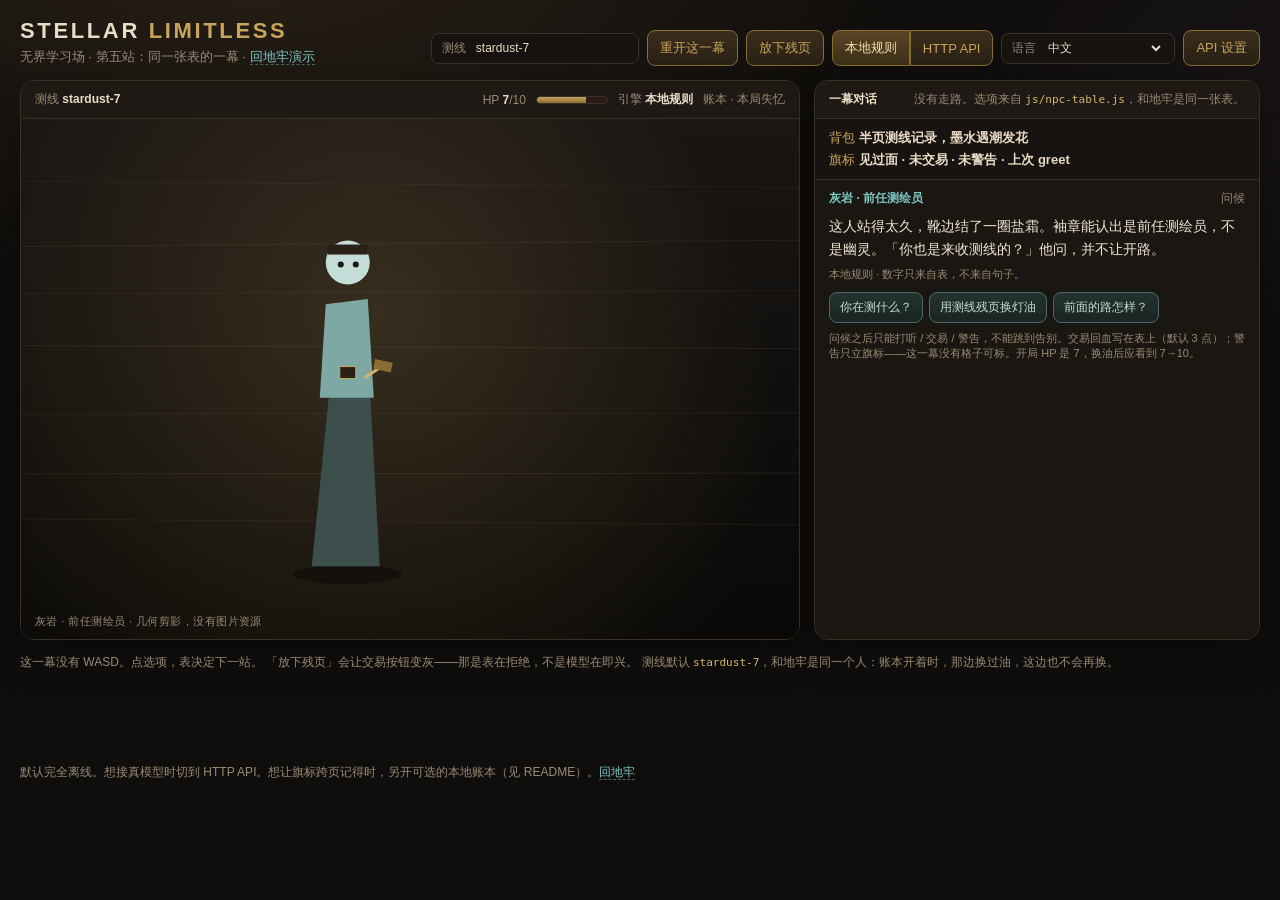
==== vn.html @ eff4fc40 "[demo] visual novel scene from NPC table Extract the shared Huiyan FSM into js/npc-table.js so the d" ====
<!DOCTYPE html>
<html lang="zh-CN">
<head>
  <meta charset="UTF-8">
  <meta name="viewport" content="width=device-width, initial-scale=1.0">
  <title>星尘一幕 · 灰岩 · Stellar VN</title>
  <link rel="stylesheet" href="css/style.css">
</head>
<body class="vn-body">
  <div class="app vn-app">
    <header class="top">
      <div class="brand">
        <h1>STELLAR <span>LIMITLESS</span></h1>
        <p>无界学习场 · 第五站：同一张表的一幕 · <a class="scene-link" href="index.html">回地牢演示</a></p>
      </div>
      <div class="controls">
        <label class="field">测线
          <input id="seed" type="text" spellcheck="false" autocomplete="off" value="stardust-7">
        </label>
        <button id="regen" type="button">重开这一幕</button>
        <button id="toggle-page" type="button" title="放下后交易按钮变灰。那是表在拒绝。">放下残页</button>
        <div class="mode-switch" role="group" aria-label="叙事引擎">
          <button type="button" data-mode="local">本地规则</button>
          <button type="button" data-mode="api">HTTP API</button>
        </div>
        <label class="field">语言
          <select id="lang">
            <option value="zh">中文</option>
            <option value="en">English</option>
            <option value="mix">中英对照</option>
          </select>
        </label>
        <button id="toggle-api" type="button">API 设置</button>
      </div>
    </header>

    <section id="api-panel" hidden>
      <p class="hint">OpenAI 兼容接口：填 Base URL、密钥、模型名。只存在你的浏览器 localStorage，仓库里不会出现密钥。失败时自动回退本地规则引擎。模型只准写 2～3 句，不准改 HP、不准跳状态。</p>
      <div class="api-grid">
        <label>Base URL
          <input id="api-url" type="url" placeholder="https://api.openai.com/v1">
        </label>
        <label>模型
          <input id="api-model" type="text" placeholder="gpt-4o-mini">
        </label>
        <label style="grid-column: 1 / -1;">API Key
          <input id="api-key" type="password" autocomplete="off" placeholder="sk-… 不会被提交到 git">
        </label>
      </div>
      <div class="api-actions">
        <button id="save-api" type="button">保存到本机</button>
        <span id="api-saved"></span>
      </div>
    </section>

    <main class="stage vn-stage">
      <section class="map-panel vn-figure-panel">
        <div class="map-head">
          <span>测线 <strong id="seed-echo">stardust-7</strong></span>
          <span class="vitals">
            <span>HP <strong id="hp-num">7</strong>/10</span>
            <span class="hp-bar" aria-hidden="true"><i id="hp-fill"></i></span>
            <span>引擎 <strong id="engine-label">本地规则</strong></span>
            <span id="ledger-hint" title="本地旗标账本。没开也能玩，他会失忆。">账本 · …</span>
          </span>
        </div>
        <div class="canvas-wrap vn-figure-wrap">
          <canvas id="vn-figure" aria-label="测绘员灰岩的立绘"></canvas>
          <div class="vn-caption">灰岩 · 前任测绘员 · 几何剪影，没有图片资源</div>
        </div>
      </section>

      <aside class="story-panel vn-talk">
        <div class="story-head">
          <strong>一幕对话</strong>
          <span>没有走路。选项来自 <code>js/npc-table.js</code>，和地牢是同一张表。</span>
        </div>
        <div id="status" class="vn-status">
          <div>背包 <strong id="vn-bag">半页测线记录，墨水遇潮发花</strong></div>
          <div>旗标 <strong id="vn-flags">初见 · 未交易 · 未警告 · 上次 idle</strong></div>
        </div>
        <div id="talk-panel" class="talk-panel">
          <div class="talk-head">
            <strong id="talk-who">灰岩 · 前任测绘员</strong>
            <span id="talk-state">问候</span>
          </div>
          <p id="talk-line"></p>
          <p class="talk-meta"><span id="line-source">本地规则</span> · <span id="vn-mechanic">数字只来自表，不来自句子。</span></p>
          <div id="talk-options"></div>
          <p class="talk-hint">问候之后只能打听 / 交易 / 警告，不能跳到告别。交易回血写在表上（默认 3 点）；警告只立旗标——这一幕没有格子可标。开局 HP 是 7，换油后应看到 7→10。</p>
        </div>
      </aside>
    </main>

    <footer class="foot">
      <div>
        这一幕没有 WASD。点选项，表决定下一站。
        「放下残页」会让交易按钮变灰——那是表在拒绝，不是模型在即兴。
        测线默认 <code>stardust-7</code>，和地牢是同一个人：账本开着时，那边换过油，这边也不会再换。
      </div>
      <div>默认完全离线。想接真模型时切到 HTTP API。想让旗标跨页记得时，另开可选的本地账本（见 README）。<a class="scene-link" href="index.html">回地牢</a></div>
    </footer>
  </div>

  <!-- 不用 ES module：file:// 直接打开就不会被浏览器的跨源规则拦住。 -->
  <script src="js/rng.js"></script>
  <script src="js/llm.js"></script>
  <script src="js/memory.js"></script>
  <script src="js/npc-table.js"></script>
  <script src="js/vn.js"></script>
</body>
</html>
---- css/style.css ----
:root {
  --bg: #100e0c;
  --panel: #171310;
  --panel-2: #1e1914;
  --ink: #eadcc6;
  --muted: #9a8b74;
  --line: #3a3126;
  --gold: #c9a45c;
  --gold-dim: #8a6d32;
  --teal: #7ec8c4;
  --danger: #c47a62;
  --shadow: 0 12px 40px rgba(0, 0, 0, 0.35);
  font-family: "Segoe UI", "PingFang SC", "Hiragino Sans GB", "Noto Sans SC", "Microsoft YaHei", sans-serif;
}

* { box-sizing: border-box; }
html, body { height: 100%; }
body {
  margin: 0;
  color: var(--ink);
  background:
    radial-gradient(1200px 700px at 20% -10%, #2a2118 0%, transparent 55%),
    radial-gradient(900px 500px at 110% 10%, #1a1518 0%, transparent 50%),
    var(--bg);
}

.app {
  min-height: 100%;
  max-width: 1280px;
  margin: 0 auto;
  padding: 18px 20px 24px;
  display: grid;
  grid-template-rows: auto auto 1fr auto;
  gap: 14px;
}

.top {
  display: flex;
  justify-content: space-between;
  align-items: flex-end;
  gap: 16px;
  flex-wrap: wrap;
}

.brand h1 {
  margin: 0;
  font-size: 22px;
  letter-spacing: 0.12em;
  font-weight: 650;
}
.brand h1 span { color: var(--gold); }
.brand p {
  margin: 4px 0 0;
  color: var(--muted);
  font-size: 13px;
}

.controls {
  display: flex;
  flex-wrap: wrap;
  gap: 8px;
  align-items: center;
}

label.field {
  display: flex;
  align-items: center;
  gap: 8px;
  background: var(--panel);
  border: 1px solid var(--line);
  padding: 6px 10px;
  border-radius: 8px;
  font-size: 12px;
  color: var(--muted);
}
label.field input, label.field select {
  background: transparent;
  border: 0;
  color: var(--ink);
  font: inherit;
  outline: none;
  min-width: 120px;
}

button, .btn {
  appearance: none;
  border: 1px solid var(--gold-dim);
  background: linear-gradient(#3a2d1a, #2a2116);
  color: var(--gold);
  padding: 8px 12px;
  border-radius: 8px;
  cursor: pointer;
  font: inherit;
  font-size: 13px;
}
button:hover { filter: brightness(1.08); }
button.is-on {
  background: linear-gradient(#5a4524, #3d3018);
  color: #f3e0b0;
}

.mode-switch { display: flex; gap: 0; }
.mode-switch button {
  border-radius: 0;
}
.mode-switch button:first-child { border-radius: 8px 0 0 8px; }
.mode-switch button:last-child { border-radius: 0 8px 8px 0; }

.stage {
  display: grid;
  grid-template-columns: minmax(0, 1.4fr) minmax(280px, 0.8fr);
  gap: 14px;
  min-height: 520px;
}

.map-panel, .story-panel {
  background: var(--panel);
  border: 1px solid var(--line);
  border-radius: 14px;
  box-shadow: var(--shadow);
  overflow: hidden;
  display: flex;
  flex-direction: column;
}

.map-head, .story-head {
  display: flex;
  justify-content: space-between;
  gap: 8px;
  padding: 10px 14px;
  border-bottom: 1px solid var(--line);
  color: var(--muted);
  font-size: 12px;
  background: var(--panel-2);
}
.map-head strong, .story-head strong { color: var(--ink); font-weight: 600; }

.canvas-wrap {
  flex: 1;
  display: flex;
  align-items: center;
  justify-content: center;
  background: #000000;
  min-height: 420px;
  position: relative;
}
canvas#dungeon {
  image-rendering: pixelated;
  border-radius: 2px;
}

.legend {
  display: flex;
  flex-wrap: wrap;
  gap: 12px;
  padding: 8px 14px 10px;
  color: var(--muted);
  font-size: 11px;
  border-top: 1px solid var(--line);
}
.swatch {
  display: inline-block;
  width: 9px;
  height: 9px;
  border-radius: 2px;
  margin-right: 5px;
  vertical-align: -1px;
}
.swatch.wall { background: #2a2622; }
.swatch.floor { background: #6a5340; }
.swatch.enter { background: #d7b56a; }
.swatch.exit { background: #7ec8c4; }
.swatch.item { background: #e2b84a; }
.swatch.event { background: #ba84e8; }
.swatch.npc { background: #7ea8a4; }
.swatch.unseen { background: #000; border: 1px solid #3a3126; }
.swatch.memory { background: #2a2e38; }
#npc-hint { color: #7ea8a4; }

.vitals {
  display: flex;
  flex-wrap: wrap;
  gap: 10px;
  align-items: center;
  justify-content: flex-end;
}
.hp-bar {
  width: 72px;
  height: 8px;
  background: #2a1c14;
  border: 1px solid var(--line);
  border-radius: 4px;
  overflow: hidden;
  display: inline-block;
  vertical-align: middle;
}
.hp-bar i {
  display: block;
  height: 100%;
  width: 100%;
  background: linear-gradient(#c9a45c, #8a6d32);
}
.hp-bar i.is-ok { background: linear-gradient(#c9a45c, #8a6d32); }
.hp-bar i.is-low { background: linear-gradient(#c47a62, #6a2018); }

.run-banner {
  position: absolute;
  left: 50%;
  top: 50%;
  transform: translate(-50%, -50%);
  background: rgba(20, 10, 8, 0.92);
  border: 1px solid var(--danger);
  color: #f0d0c4;
  padding: 12px 16px;
  border-radius: 10px;
  font-size: 14px;
  pointer-events: none;
  max-width: 80%;
  text-align: center;
}
.run-banner[hidden] { display: none !important; }
.run-banner.is-dead { box-shadow: 0 0 24px rgba(196, 122, 98, 0.25); }

.story-panel { min-height: 0; }
#status {
  padding: 10px 14px;
  font-size: 13px;
  color: var(--gold);
  border-bottom: 1px solid var(--line);
}

.talk-panel {
  padding: 10px 14px 12px;
  border-bottom: 1px solid var(--line);
  background: #1a1612;
}
.talk-panel[hidden] { display: none !important; }
.talk-head {
  display: flex;
  justify-content: space-between;
  gap: 8px;
  font-size: 12px;
  margin-bottom: 8px;
  color: var(--muted);
}
.talk-head strong { color: var(--teal); }
#talk-line {
  margin: 0 0 10px;
  font-family: Georgia, "Songti SC", "Noto Serif SC", serif;
  font-size: 14px;
  line-height: 1.65;
  color: #f0e6d4;
  white-space: pre-wrap;
}
#talk-options {
  display: flex;
  flex-wrap: wrap;
  gap: 6px;
}
#talk-options button,
button.talk-opt {
  font-size: 12px;
  padding: 6px 10px;
  border-color: #4a6a66;
  background: linear-gradient(#243330, #1a2422);
  color: #c5ddd8;
}
#talk-options button:hover { filter: brightness(1.1); }
#talk-options button:disabled {
  opacity: 0.45;
  cursor: not-allowed;
  filter: none;
}
.talk-hint {
  margin: 8px 0 0;
  font-size: 11px;
  color: var(--muted);
}
#ledger-hint.is-on { color: var(--teal); }
#ledger-hint.is-off { color: var(--muted); }

#log {
  flex: 1;
  overflow: auto;
  padding: 10px 14px 16px;
}
.log-entry {
  padding: 10px 0 12px;
  border-bottom: 1px solid rgba(58, 49, 38, 0.7);
}
.log-entry header {
  display: flex;
  justify-content: space-between;
  gap: 8px;
  font-size: 12px;
  margin-bottom: 6px;
}
.log-entry header strong { color: var(--teal); }
.log-meta { color: var(--muted); }
.log-entry p {
  margin: 0;
  font-family: Georgia, "Songti SC", "Noto Serif SC", serif;
  font-size: 14px;
  line-height: 1.65;
  color: #f0e6d4;
  white-space: pre-wrap;
}

#api-panel {
  background: var(--panel);
  border: 1px dashed var(--gold-dim);
  border-radius: 12px;
  padding: 12px 14px;
}
#api-panel[hidden] { display: none !important; }
.api-grid {
  display: grid;
  grid-template-columns: 1fr 1fr;
  gap: 8px;
}
.api-grid label {
  display: flex;
  flex-direction: column;
  gap: 4px;
  font-size: 11px;
  color: var(--muted);
}
.api-grid input {
  background: #0f0d0b;
  border: 1px solid var(--line);
  color: var(--ink);
  padding: 7px 8px;
  border-radius: 6px;
  font: inherit;
}
.api-actions {
  display: flex;
  align-items: center;
  gap: 10px;
  margin-top: 8px;
}
.hint { color: var(--muted); font-size: 12px; margin: 0 0 8px; }
#api-saved { color: var(--teal); font-size: 12px; }

.foot {
  display: flex;
  justify-content: space-between;
  gap: 12px;
  flex-wrap: wrap;
  color: var(--muted);
  font-size: 12px;
}
.foot kbd {
  background: #241e18;
  border: 1px solid var(--line);
  border-bottom-width: 2px;
  padding: 1px 5px;
  border-radius: 4px;
  color: var(--ink);
}

@media (max-width: 920px) {
  .stage { grid-template-columns: 1fr; }
  .canvas-wrap { min-height: 360px; }
}

.scene-link {
  color: var(--teal);
  text-decoration: none;
  border-bottom: 1px dashed #4a6a66;
}
.scene-link:hover { color: #c5ddd8; }

.vn-app { grid-template-rows: auto auto 1fr auto; }
.vn-stage { min-height: 560px; }
.vn-figure-wrap {
  min-height: 460px;
  background:
    radial-gradient(600px 320px at 40% 40%, #2a2118 0%, transparent 60%),
    #000;
}
canvas#vn-figure {
  display: block;
  width: 100%;
  height: 100%;
}
.vn-caption {
  position: absolute;
  left: 14px;
  bottom: 10px;
  font-size: 11px;
  color: var(--muted);
  letter-spacing: 0.04em;
}
.vn-talk .talk-panel { border-bottom: 0; flex: 1; }
.vn-status {
  display: flex;
  flex-direction: column;
  gap: 4px;
}
.vn-status strong { color: var(--ink); font-weight: 600; }
.talk-meta {
  margin: -4px 0 10px;
  font-size: 11px;
  color: var(--muted);
}
code {
  font-family: ui-monospace, "SF Mono", Menlo, Consolas, monospace;
  font-size: 0.92em;
  color: #d7b56a;
}

@media (max-width: 920px) {
  .vn-figure-wrap { min-height: 320px; }
}
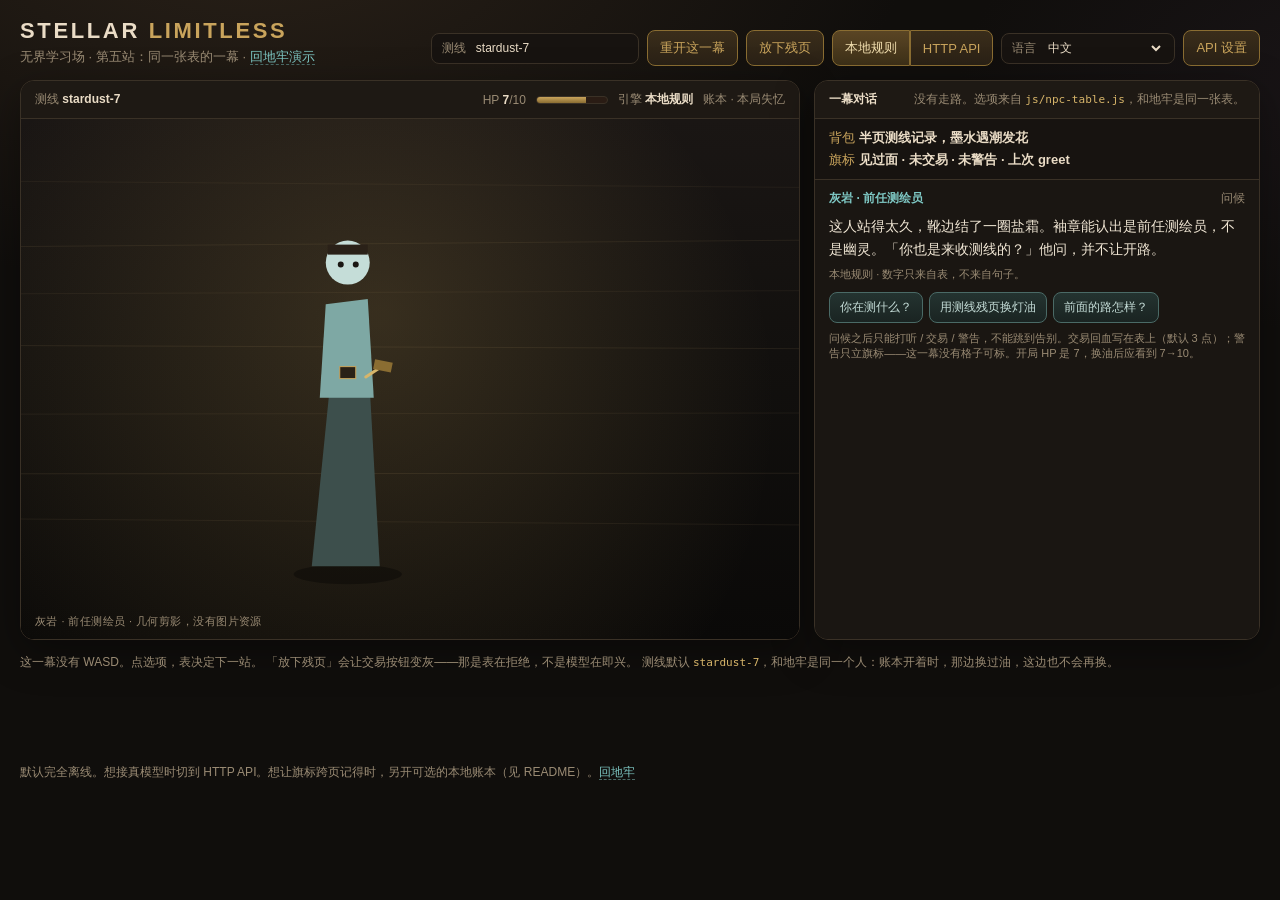
==== commit e204e563: "[demo] show opening HP bar at 7/10 The VN scene starts wounded so a table-driven trade heal is visib" ====
--- a/vn.html
+++ b/vn.html
@@ -59,7 +59,7 @@
           <span>测线 <strong id="seed-echo">stardust-7</strong></span>
           <span class="vitals">
             <span>HP <strong id="hp-num">7</strong>/10</span>
-            <span class="hp-bar" aria-hidden="true"><i id="hp-fill"></i></span>
+            <span class="hp-bar" aria-hidden="true"><i id="hp-fill" style="width:70%"></i></span>
             <span>引擎 <strong id="engine-label">本地规则</strong></span>
             <span id="ledger-hint" title="本地旗标账本。没开也能玩，他会失忆。">账本 · …</span>
           </span>
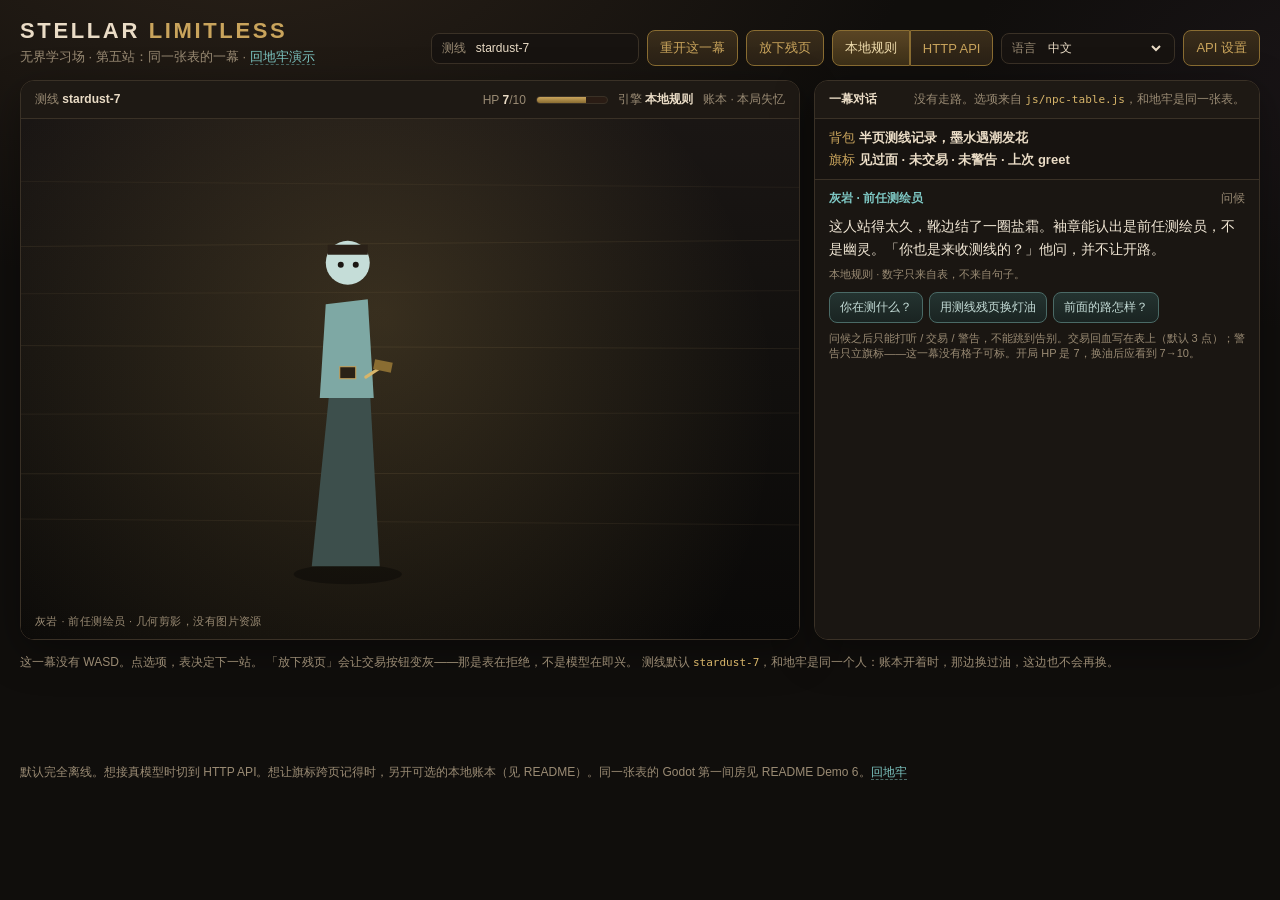
==== commit 4c21c8f1: "[demo] Godot 4 hello Huiyan table Add a tiny Godot 4 project with one room: Polygon2D silhouette, op" ====
--- a/vn.html
+++ b/vn.html
@@ -98,7 +98,7 @@
         「放下残页」会让交易按钮变灰——那是表在拒绝，不是模型在即兴。
         测线默认 <code>stardust-7</code>，和地牢是同一个人：账本开着时，那边换过油，这边也不会再换。
       </div>
-      <div>默认完全离线。想接真模型时切到 HTTP API。想让旗标跨页记得时，另开可选的本地账本（见 README）。<a class="scene-link" href="index.html">回地牢</a></div>
+      <div>默认完全离线。想接真模型时切到 HTTP API。想让旗标跨页记得时，另开可选的本地账本（见 README）。同一张表的 Godot 第一间房见 README Demo 6。<a class="scene-link" href="index.html">回地牢</a></div>
     </footer>
   </div>
 
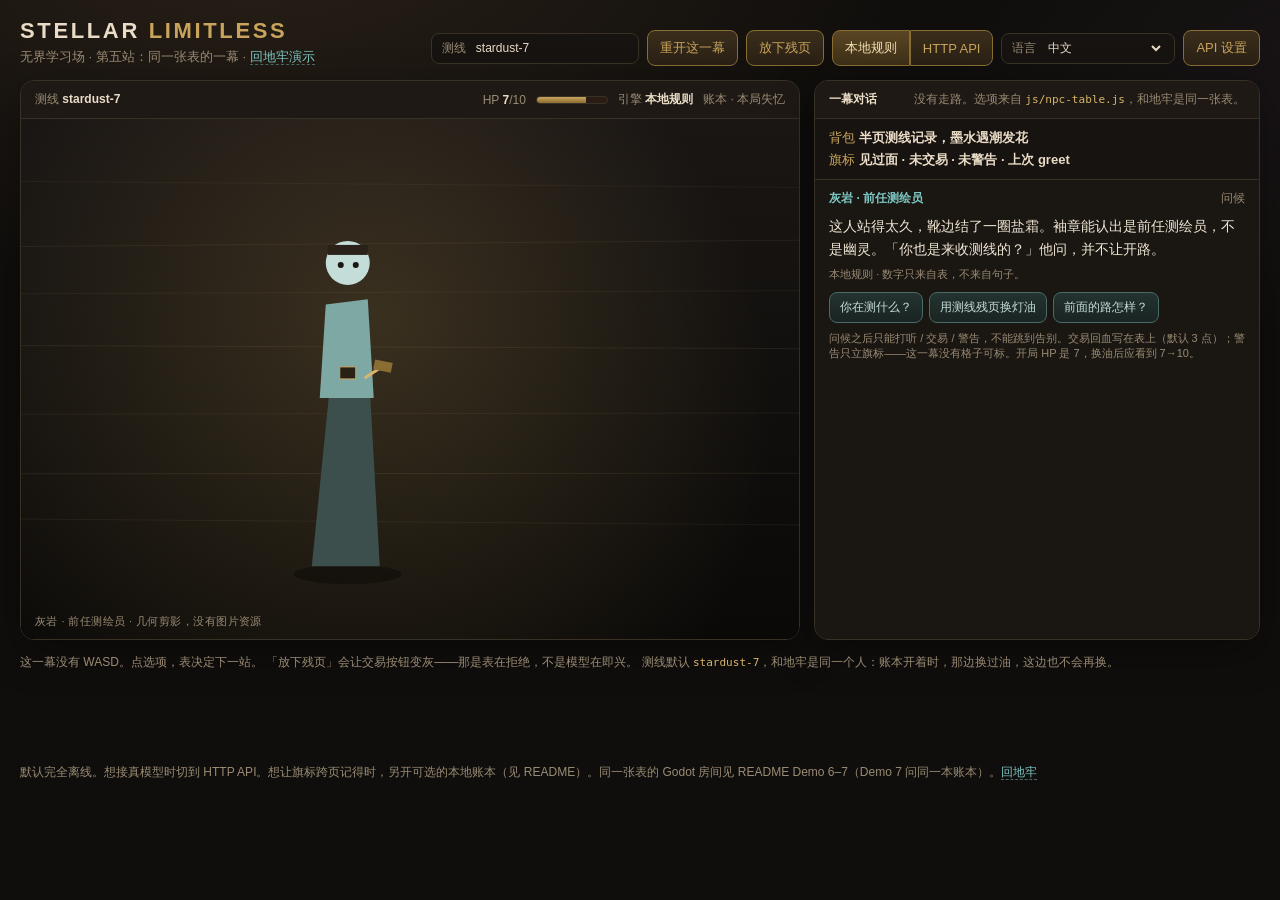
==== commit 270bb098: "[demo] Godot talks to flag ledger Keep the Demo 6 room and table. HTTPRequest GETs/POSTs met, traded" ====
--- a/vn.html
+++ b/vn.html
@@ -98,7 +98,7 @@
         「放下残页」会让交易按钮变灰——那是表在拒绝，不是模型在即兴。
         测线默认 <code>stardust-7</code>，和地牢是同一个人：账本开着时，那边换过油，这边也不会再换。
       </div>
-      <div>默认完全离线。想接真模型时切到 HTTP API。想让旗标跨页记得时，另开可选的本地账本（见 README）。同一张表的 Godot 第一间房见 README Demo 6。<a class="scene-link" href="index.html">回地牢</a></div>
+      <div>默认完全离线。想接真模型时切到 HTTP API。想让旗标跨页记得时，另开可选的本地账本（见 README）。同一张表的 Godot 房间见 README Demo 6–7（Demo 7 问同一本账本）。<a class="scene-link" href="index.html">回地牢</a></div>
     </footer>
   </div>
 
